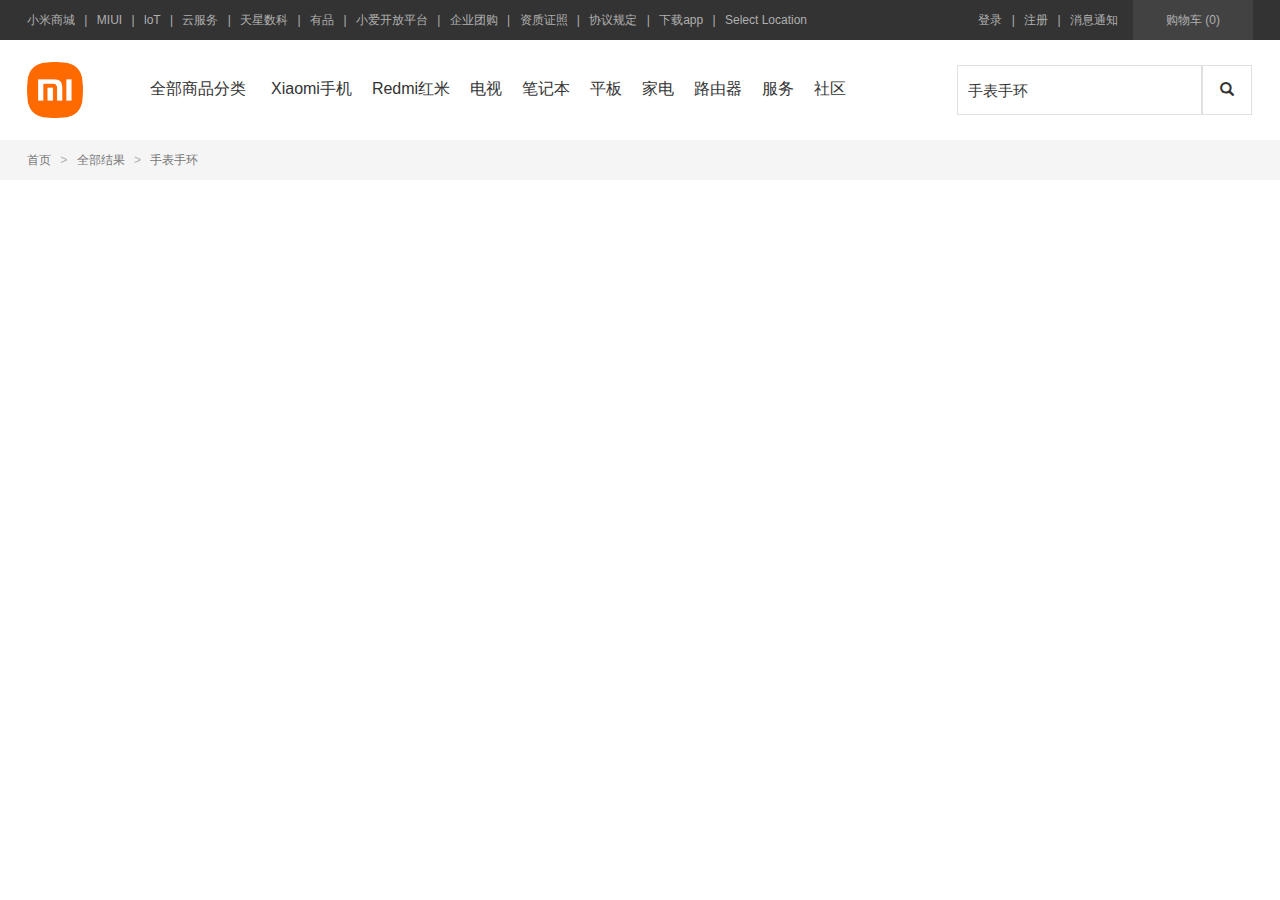
==== hot.html @ fb8f2859 "热门商品界面" ====
<!DOCTYPE html>
<html lang="en">
<head>
    <meta charset="UTF-8">
    <meta http-equiv="X-UA-Compatible" content="IE=edge">
    <meta name="viewport" content="width=device-width, initial-scale=1.0">
    <title>【手表手环及手表手环相关产品】</title>
    <link rel="shot icon" href="./images/mi_log.jpg">
    <!-- Bootstrap -->
    <link rel="stylesheet" href="./bootstrap框架/css/bootstrap.css">

    <!-- 初始化定义 -->
    <link rel="stylesheet" href="./css/initialization.css">
    <!-- 顶部导航栏 -->
    <link rel="stylesheet" href="./css/hot/header.css">
    <link rel="stylesheet" href="./css/hot/main.css">
    <script src="/js/hot.js"></script>

</head>
<body>
    <div>
        <div class="header">
            <div class="site-topbar">
                <div class="container">
                    <div class="topbar-nav">
                        <a href="#">小米商城</a>
                        <span class="sep">|</span>
                        <a href="#">MIUI</a>
                        <span class="sep">|</span>
                        <a href="#">loT</a>
                        <span class="sep">|</span>
                        <a href="#">云服务</a>
                        <span class="sep">|</span>
                        <a href="#">天星数科</a>
                        <span class="sep">|</span>
                        <a href="#">有品</a>
                        <span class="sep">|</span>
                        <a href="#">小爱开放平台</a>
                        <span class="sep">|</span>
                        <a href="#">企业团购</a>
                        <span class="sep">|</span>
                        <a href="#">资质证照</a>
                        <span class="sep">|</span>
                        <a href="#">协议规定</a>
                        <span class="sep">|</span>
                        <a href="#">下载app</a>
                        <span class="sep">|</span>
                        <a href="#">Select Location</a>
                    </div>
                    <div class="topbar-cart">
                        <a href="#" id="shopping_cart_before" class="cart-mini">
                            购物车
                            <span>(0)</span>
                        </a>
                        <div class="cart-menu" id="shopping_cart_after" style="display: none;">
                            <div class="cart-menu_text">购物车中还没有商品，赶紧选购吧！</div>
                        </div>
                    </div>
                    <div class="topbar-info">
                        <a onclick="addClick();">登录</a>
                        <span class="sep">|</span>
                        <a href="#">注册</a>
                        <span class="sep">|</span>
                        <a href="#">消息通知</a>
                    </div>
                </div>
            </div>
            <div class="site-header">
                <div class="container">
                    <div class="header-logo"><img src="./images/mi_log.jpg" alt=""></div>
                    <div class="header-nav">
                        <ul class="nav-list">
                            <li class="nav-category">
                                <a class="link-category" href="#" id="link-cate"><span class="text">全部商品分类</span></a>
                                <div class="site-category" style="z-index: 1;" id="site-c">
                                    <ul class="site-category-list" style="display: none;" id="site-cate">
                                        <li class="category-item">
                                            <a class="title" id="col-1" href="#">手机<span class="glyphicon glyphicon-chevron-right arrow" aria-hidden="true"></span></a>
                                            <div id="list-col-1" class="children-list-col" style="display: none;">
                                                <ul class="children-list-col-1">
                                                    <li>
                                                        <a href="" class="links">
                                                            <img src="./images/左侧列表/1_1_1.jpg" alt="1_1_1" class="themb">
                                                            <span class="text">Xiaomi Civi 1S</span>
                                                        </a>
                                                    </li>
                                                    <li>
                                                        <a href="" class="links">
                                                            <img src="./images/左侧列表/1_1_1.jpg" alt="1_1_1" class="themb">
                                                            <span class="text">Xiaomi Civi 1S</span>
                                                        </a>
                                                    </li>
                                                    <li>
                                                        <a href="" class="links">
                                                            <img src="./images/左侧列表/1_1_1.jpg" alt="1_1_1" class="themb">
                                                            <span class="text">Xiaomi Civi 1S</span>
                                                        </a>
                                                    </li>
                                                    <li>
                                                        <a href="" class="links">
                                                            <img src="./images/左侧列表/1_1_1.jpg" alt="1_1_1" class="themb">
                                                            <span class="text">Xiaomi Civi 1S</span>
                                                        </a>
                                                    </li>
                                                    <li>
                                                        <a href="" class="links">
                                                            <img src="./images/左侧列表/1_1_1.jpg" alt="1_1_1" class="themb">
                                                            <span class="text">Xiaomi Civi 1S</span>
                                                        </a>
                                                    </li>
                                                    <li>
                                                        <a href="" class="links">
                                                            <img src="./images/左侧列表/1_1_1.jpg" alt="1_1_1" class="themb">
                                                            <span class="text">Xiaomi Civi 1S</span>
                                                        </a>
                                                    </li>
                                                </ul>
                                                <ul class="children-list-col-2">
                                                    <li>
                                                        <a href="" class="links">
                                                            <img src="./images/左侧列表/1_1_1.jpg" alt="1_1_1" class="themb">
                                                            <span class="text">Xiaomi Civi 1S</span>
                                                        </a>
                                                    </li>
                                                </ul>
                                                <ul class="children-list-col-3">
                                                    <li>
                                                        <a href="" class="links">
                                                            <img src="./images/左侧列表/1_1_1.jpg" alt="1_1_1" class="themb">
                                                            <span class="text">Xiaomi Civi 1S</span>
                                                        </a>
                                                    </li>
                                                </ul>
                                                <ul class="children-list-col-4">
                                                    <li>
                                                        <a href="" class="links">
                                                            <img src="./images/左侧列表/1_1_1.jpg" alt="1_1_1" class="themb">
                                                            <span class="text">Xiaomi Civi 1S</span>
                                                        </a>
                                                    </li>
                                                </ul>
                                            </div>
                                        </li>
                                        <li class="category-item"><a class="title" href="#">电视<span class="glyphicon glyphicon-chevron-right arrow" aria-hidden="true"></span></a></li>
                                        <li class="category-item"><a class="title" href="#">笔记本 平板<span class="glyphicon glyphicon-chevron-right arrow" aria-hidden="true"></span></a></li>
                                        <li class="category-item"><a class="title" href="#">家电<span class="glyphicon glyphicon-chevron-right arrow" aria-hidden="true"></span></a></li>
                                        <li class="category-item"><a class="title" href="#">出行 穿戴<span class="glyphicon glyphicon-chevron-right arrow" aria-hidden="true"></span></a></li>
                                        <li class="category-item"><a class="title" href="#">智能 路由器<span class="glyphicon glyphicon-chevron-right arrow" aria-hidden="true"></span></a></li>
                                        <li class="category-item"><a class="title" href="#">电源 配件<span class="glyphicon glyphicon-chevron-right arrow" aria-hidden="true"></span></a></li>
                                        <li class="category-item"><a class="title" href="#">健康 儿童<span class="glyphicon glyphicon-chevron-right arrow" aria-hidden="true"></span></a></li>
                                        <li class="category-item"><a class="title" href="#">耳机 音箱<span class="glyphicon glyphicon-chevron-right arrow" aria-hidden="true"></span></a></li>
                                        <li class="category-item"><a class="title" href="#">生活 箱包<span class="glyphicon glyphicon-chevron-right arrow" aria-hidden="true"></span></a></li>
                                    </ul>
                                </div>
                            </li>
                            <li id="nav-item-1" class="nav-item"><a class="link" href="#">Xiaomi手机</a></li>
                            <li id="nav-item-2" class="nav-item"><a class="link" href="#">Redmi红米</a></li>
                            <li class="nav-item"><a class="link" href="#">电视</a></li>
                            <li class="nav-item"><a class="link" href="#">笔记本</a></li>
                            <li class="nav-item"><a class="link" href="#">平板</a></li>
                            <li class="nav-item"><a class="link" href="#">家电</a></li>
                            <li class="nav-item"><a class="link" href="#">路由器</a></li>
                            <li class="nav-item"><a class="link" href="#">服务</a></li>
                            <li class="nav-item"><a class="link" href="#">社区</a></li>
                        </ul>
                    </div>
                    <div class="header-search">
                        <div class="search">
                            <input type="text" class="search_input" placeholder="手表手环">
                            <button type="button" class="search_button" aria-label="Left Align">
                                <span class="glyphicon glyphicon-search" aria-hidden="true"></span>
                            </button>
                        </div>
                    </div>
                </div>
                <div id="header-nav-menu_1" class="header-nav-menu" style="display: none;">
                    <div class="container">
                        <ul class="children-list clearfix">
                            <li>
                                <a href="#">
                                    <div class="figure-thumb">
                                        <img src="./images/1.jpg" alt="">
                                    </div>
                                    <div class="figure_title"> Xiaomi Civi 1s</div>
                                    <p class="price">2299元起</p>
                                </a>
                            </li>
                            <li>
                                <a href="#">
                                    <div class="figure-thumb">
                                        <img src="./images/1.jpg" alt="">
                                    </div>
                                    <div class="figure_title"> Xiaomi Civi 1s</div>
                                    <p class="price">2299元起</p>
                                </a>
                            </li>
                            <li>
                                <a href="#">
                                    <div class="figure-thumb">
                                        <img src="./images/1.jpg" alt="">
                                    </div>
                                    <div class="figure_title"> Xiaomi Civi 1s</div>
                                    <p class="price">2299元起</p>
                                </a>
                            </li>
                            <li>
                                <a href="#">
                                    <div class="figure-thumb">
                                        <img src="./images/1.jpg" alt="">
                                    </div>
                                    <div class="figure_title"> Xiaomi Civi 1s</div>
                                    <p class="price">2299元起</p>
                                </a>
                            </li>
                            <li>
                                <a href="#">
                                    <div class="figure-thumb">
                                        <img src="./images/1.jpg" alt="">
                                    </div>
                                    <div class="figure_title"> Xiaomi Civi 1s</div>
                                    <p class="price">2299元起</p>
                                </a>
                            </li>
                            <li>
                                <a href="#">
                                    <div class="figure-thumb">
                                        <img src="./images/1.jpg" alt="">
                                    </div>
                                    <div class="figure_title"> Xiaomi Civi 1s</div>
                                    <p class="price">2299元起</p>
                                </a>
                            </li>
                        </ul>
                    </div>
                </div>
                <div id="header-nav-menu_2" class="header-nav-menu" style="display: none;">
                    <div class="container">
                        <ul class="children-list clearfix">
                            <li>
                                <a href="#">
                                    <div class="figure-thumb">
                                        <img src="./images/2.jpg" alt="">
                                    </div>
                                    <div class="figure_title">Redmi 10A</div>
                                    <p class="price">699元起</p>
                                </a>
                            </li>
                            <li>
                                <a href="#">
                                    <div class="figure-thumb">
                                        <img src="./images/2.jpg" alt="">
                                    </div>
                                    <div class="figure_title">Redmi 10A</div>
                                    <p class="price">699元起</p>
                                </a>
                            </li>
                            <li>
                                <a href="#">
                                    <div class="figure-thumb">
                                        <img src="./images/2.jpg" alt="">
                                    </div>
                                    <div class="figure_title">Redmi 10A</div>
                                    <p class="price">699元起</p>
                                </a>
                            </li>
                            <li>
                                <a href="#">
                                    <div class="figure-thumb">
                                        <img src="./images/2.jpg" alt="">
                                    </div>
                                    <div class="figure_title">Redmi 10A</div>
                                    <p class="price">699元起</p>
                                </a>
                            </li>
                            <li>
                                <a href="#">
                                    <div class="figure-thumb">
                                        <img src="./images/2.jpg" alt="">
                                    </div>
                                    <div class="figure_title">Redmi 10A</div>
                                    <p class="price">699元起</p>
                                </a>
                            </li>
                            <li>
                                <a href="#">
                                    <div class="figure-thumb">
                                        <img src="./images/2.jpg" alt="">
                                    </div>
                                    <div class="figure_title">Redmi 10A</div>
                                    <p class="price">699元起</p>
                                </a>
                            </li>
                        </ul>
                    </div>
                </div>
            </div>
        </div>
    </div>


    <div class="container-main" style="z-index: 2;">
        <div class="breadcrumbs">
            <div class="container">
                <a href="./index.html">首页</a>
                <span class="sep">></span>
                <a href="./hot.html">全部结果</a>
                <span class="sep">></span>
                <span>手表手环</span>
            </div>
        </div>
    </div>

</body>
</html>
---- css/initialization.css ----
/* 初始化定义 */

*{
    margin: 0px;
    padding: 0px;
}

body{
    color: #333;
    background-color: #fff;
    min-width: 1226px;
}

.container{
    padding: 0px;
}

a:link{
    text-decoration: none;
}

img{
    border: 0px;
}
---- css/hot/header.css ----
/* 顶部导航条 */

.site-topbar{
    position: relative;
    height: 40px;
    font-size: 12px;
    color: #b0b0b0;
    background: #333;
}

.container{
    width: 1226px;
    margin-right: auto;
    margin-left: auto;
}

.topbar-nav{
    float: left;
    height: 40px;
    line-height: 40px;
}

.site-topbar a{
    color: #b0b0b0;
    line-height: 40px;
    display: inline-block;
}

.site-topbar a:hover{
    color: #fff;
}

.topbar-cart{
    position: relative;
    float: right;
    width: 120px;
    height: 40px;
    margin-left: 15px;
    font-size: 12px;
}

.cart-mini{
    position: relative;
    display: block;
    height: 40px;
    line-height: 40px;
    text-align: center;
    color: #b0b0b0;
    background-color: #424242;
    width: 100%;
}

.cart-mini:hover{
    background-color: #fff;
    color: #ff7f00 !important;
}

.topbar-info{
    position: relative;
    float: right;
    height: 40px;
    line-height: 40px;
}

.sep{
    margin: 0 .3em;
    color: #424242;
}

.site-header{
    position: relative;
    height: 100px;
}

.header-logo{
    float: left;
    width: 62px;
    margin-top: 22px;
}

.header-logo>img{
    position: relative;
    display: block;
    width: 56px;
    height: 56px;
    overflow: hidden;
}

.header-nav{
    float: left;
    width: 850px;
}

.nav-list{
    position: relative;
    float: left;
    width: 1100px;
    height: 88px;
    margin: 0px;
    padding: 12px 0px 0px 30px;
    list-style-type: none;
    font-size: 16px;
}

.nav-category{
    position: relative;
    float: left;
    padding-right: 15px;
}

.nav-item{
    float: left;
}

.link-category{
    display: block;
    padding: 26px 0 38px;
    text-align: right;
    color: #333;
    width: 127px;
    height: 88px;
}

.link{
    display: block;
    padding: 26px 10px 38px;
    color: #333;
    height: 88px;
}

.link:hover{
    color: #ff7f00;
}

.header-search{
    float: right;
    width: 296px;
    margin-top: 25px;
}

.search{
    position: relative;
    width: 296px;
    height: 50px;
}

.search>input{
    width: 245px;
    height: 100%;
    border: 1px solid #e0e0e0;
    outline: none;
    font-size: 15px;
    padding-left: 10px;
}

.search>input::placeholder{
    color: #333;
}

.search_button{
    position: absolute;
    width: 50px;
    height: 100%;
    border: 1px solid #e0e0e0;
    background: #fff;
}

.site-category{
    position: absolute;
    top: 88px;
    left: -92px;
    width: 234px;
    height: 460px;
    font-size: 14px;
    z-index: 3;
    display: block;
}

.site-category-list{
    list-style: none;
    height: 460px;
    border: 0px;
    color: #fff;
    /* background: rgb(135, 135, 135); */
    background-color: #fff;
    margin: 0px;
    padding: 20px 0px;
    border: 1px solid #ff7f00;
}

.category-item:hover{
    background-color: #ff7f00;
}

.title{
    position: relative;
    display: block;
    padding-left: 30px;
    height: 42px;
    line-height: 42px;
    color: #000;
}

/* .title:visited{
    color: #fff;
} */

.title:hover{
    color: #fff;
}

a:hover{
    text-decoration: none;    
}

.arrow{
    position: absolute;
    top: 13px;
    right: 20px;
}

.cart-menu{
    position: absolute;
    z-index: 4;
    right: 0px;
    top: 40px;
    width: 316px;
    height: 100px;
    color: #424242;
    background-color: #fff;
    box-shadow: 0px 2px 10px rgb(0, 0, 0,15%);
}

.cart-menu_text{
    padding: 20px 0px 20px;
    margin: 0 20px 20px ;
    text-align: center;
}


.header-nav-menu{
    height: 229px;
    position: absolute;
    top: 100px;
    left: 0px;
    z-index: 10;
    width: 100%;
    border-top: 1px solid #e0e0e0;
    background-color: #fff;
    overflow: hidden;
    box-shadow: 0 3px 4px rgb(0, 0, 0,18%);
}

.children-list-col{
    width: 992px;
    position: absolute;
    left: 234px;
    top: 0px;
    z-index: 5;
    height: 460px;
    border: 1px solid #e0e0e0;
    border-left: 0px;
    background: #fff;
    box-shadow: 0px 8px 16px rgb(0, 0, 0,18%);
}

.links{
    display: block;
    padding: 18px 20px;
    line-height: 40px;
    color: #333;
    transition: color .2s;
}

.themb{
    width: 40px;
    height: 40px;
    float: left;
    margin-right: 12px;
    vertical-align: middle;
}

.text{

    width: 172px;

    white-space: nowrap;
    text-overflow: ellipsis;
    overflow: hidden;
}

.children-list-col-1{
    width: 248px;
    float: left;
    height: 458px;
    margin: 0px;
    padding: 2px 0px;
    list-style-type: none;
}

.children-list-col li{
    position: relative;
    float: left;
    width: 265px;
    height: 76px;
}

.children-list-col-2{
    width: 248px;
    float: left;
    height: 458px;
    margin: 0px;
    padding: 2px 0px;
    list-style-type: none;
}
.children-list-col-3{
    width: 248px;
    float: left;
    height: 458px;
    margin: 0px;
    padding: 2px 0px;
    list-style-type: none;
}
.children-list-col-4{
    width: 247px;
    float: left;
    height: 458px;
    margin: 0px;
    padding: 2px 0px;
    list-style-type: none;
}


.children-list{
    margin: 0px;
    padding: 0px;
    list-style-type: none;
    font-size: 12px;
}

.clearfix::before{
    content: " ";
    display: table;
}

.children-list li{
    position: relative;
    float: left;
    width: 204px;
    padding: 35px 12px 0px;
    text-align: center;
}

.children-list li::before{
    position: absolute;
    left: 0;
    top: 35px;
    z-index: 1;
    width: 1px;
    height: 100px;
    content: "";
    background-color: #e0e0e0;
}

.figure-thumb{
    width: 160px;
    height: 110px;
    margin: 0 auto 16px;
    text-align: center;
}

.figure-thumb img{
    width: 160px;
    height: 110px;
}

.figure_title{
    color: #333;
    margin: 0px;
    line-height: 20px;
}
---- css/hot/main.css ----
a{
    color: #757575;
}

a:hover{
    color: #757575;
}

.container-main{
    position: relative;
}

.breadcrumbs{
    height: 40px;
    font-size: 12px;
    line-height: 40px;
    background: #f5f5f5;
    color: #757575;
}

.breadcrumbs a:hover{
    color: #ff6600;
}

.sep{
    margin: 0 .5em;
    color: #b0b0b0;
}
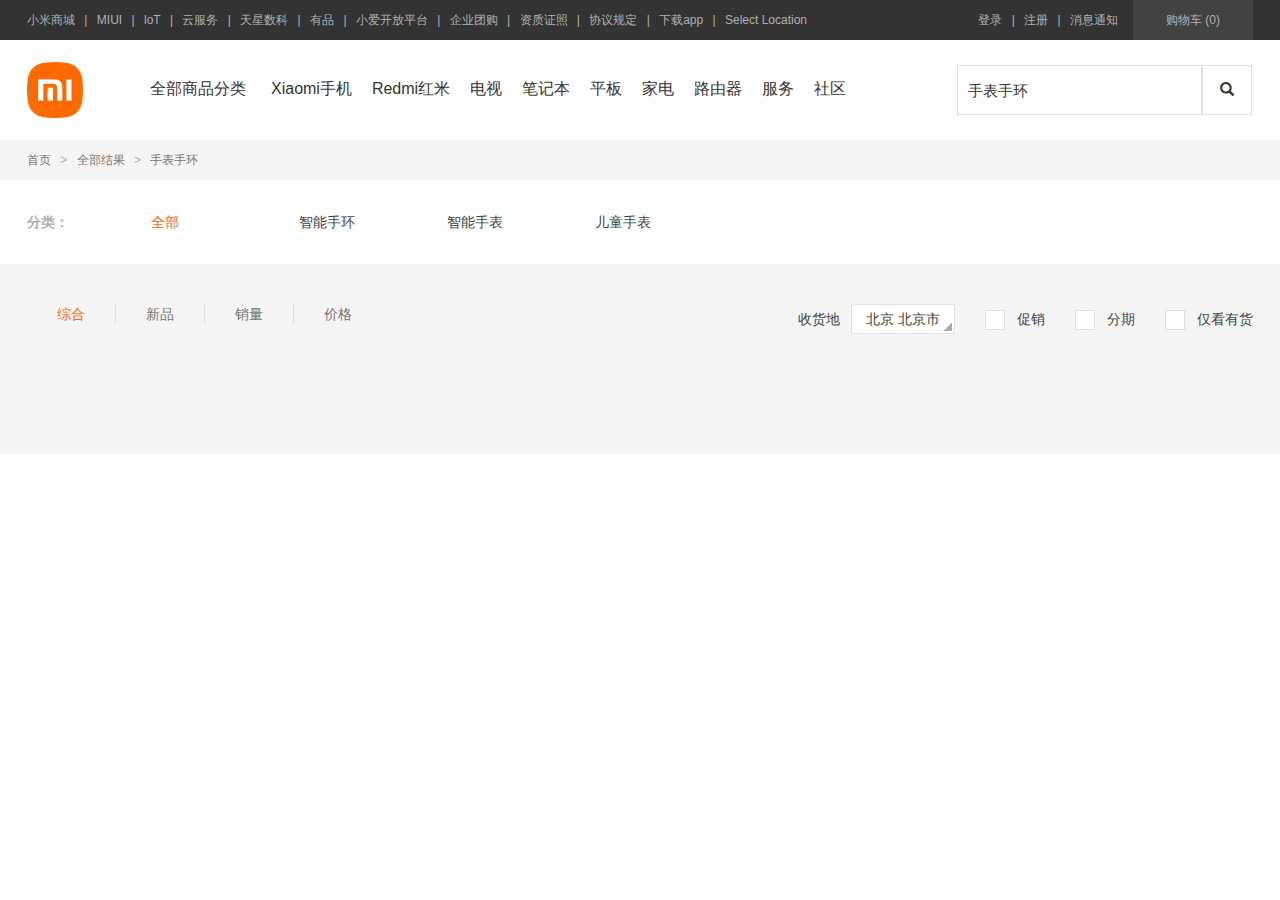
==== commit 8588945b: "多项选择栏" ====
--- a/hot.html
+++ b/hot.html
@@ -297,16 +297,89 @@
         </div>
     </div>
 
-
-    <div class="container-main" style="z-index: 2;">
-        <div class="breadcrumbs">
-            <div class="container">
-                <a href="./index.html">首页</a>
-                <span class="sep">></span>
-                <a href="./hot.html">全部结果</a>
-                <span class="sep">></span>
-                <span>手表手环</span>
+    <div class="page-main">
+        <div class="container" style="width: 100%;">
+            <div class="search-container">
+                <div class="container-main" style="z-index: 2;">
+                    <div class="breadcrumbs">
+                        <div class="container">
+                            <a href="./index.html">首页</a>
+                            <span class="sep">></span>
+                            <a href="./hot.html">全部结果</a>
+                            <span class="sep">></span>
+                            <span>手表手环</span>
+                        </div>
+                    </div>
+                    <div class="search-filter">
+                        <div class="filter-wrap">
+                            <div class="filter-list">
+                                <ul class="show-less">
+                                    <span class="label">分类：</span>
+                                    <li class="active"><a href="">
+                                        全部
+                                    </a></li>
+                                    <li><a href="">
+                                        智能手环
+                                    </a></li>
+                                    <li><a href="">
+                                        智能手表
+                                    </a></li>
+                                    <li><a href="">
+                                        儿童手表
+                                    </a></li>
+                                </ul>
+                            </div>
+                        </div>
+                    </div>
+                    <div class="search-result">
+                        <div class="result-order">
+                            <div class="order-list-box">
+                                <ul class="order-list">
+                                    <li class="order-item active"><a href="">综合</a></li>
+                                    <li class="order-item"><a href="">新品</a></li>
+                                    <li class="order-item"><a href="">销量</a></li>
+                                    <li class="order-item"><a href="">价格</a></li>
+                                </ul>
+                                <ul class="type-list">
+                                    <li>
+                                        <div class="address-choose">
+                                            <span class="labele">收货地</span>
+                                            <a href="">
+                                                <span class="address-show">北京 北京市</span>
+                                            </a>
+                                        </div>
+                                    </li>
+                                    <li>
+                                        <a href="javascript: void(0);" onclick="addClick()">
+                                            <span class="checkbox-c" id="check-span">
+                                                <div class="iconfont" id="icon">√</div>
+                                            </span>
+                                            促销
+                                        </a>
+                                    </li>
+                                    <li>
+                                        <a href="javascript: void(0);" onclick="addClick_1()" >
+                                            <span class="checkbox-c" id="check-span_1">
+                                                <div class="iconfont" id="icon_1">√</div>
+                                            </span>
+                                            分期
+                                        </a>
+                                    </li>
+                                    <li>
+                                        <a href="javascript: void(0)" onclick="addClick_2()">
+                                            <span class="checkbox-c" id="check-span_2">
+                                                <div class="iconfont" id="icon_2">√</div>
+                                            </span>
+                                            仅看有货
+                                        </a>
+                                    </li>
+                                </ul>
+                            </div>
+                        </div>
+                    </div>
+                </div>
             </div>
+
         </div>
     </div>
 
--- a/css/hot/main.css
+++ b/css/hot/main.css
@@ -1,3 +1,7 @@
+.page-main li{
+    list-style: none;
+}
+
 a{
     color: #757575;
 }
@@ -5,6 +9,12 @@
 a:hover{
     color: #757575;
 }
+
+.page-main{
+    padding: 0%;
+    background-color: #f5f5f5;
+}
+
 
 .container-main{
     position: relative;
@@ -25,4 +35,186 @@
 .sep{
     margin: 0 .5em;
     color: #b0b0b0;
+}
+
+.search-filter{
+    background-color: #fff;
+}
+
+.filter-wrap{
+    margin: auto;
+    width: 1226px;
+    padding: 18px 0;
+}
+
+.filter-list{
+    position: relative;
+}
+
+.show-less{
+    height: 48px;
+    position: relative;
+    overflow: hidden;
+    padding: 0 60px 0 124px;
+    margin: 0;
+    list-style: none;
+    font-size: 0;
+}
+
+.show-less .label{
+    top: 0;
+    left: 0;
+    color: #b0b0b0;
+    position: absolute;
+    height: 48px;
+    line-height: 20px;
+    padding: 14px 0;
+    font-size: 14px;
+}
+
+.show-less li{
+    display: inline-block;
+    text-overflow: ellipsis;
+    overflow: hidden;
+    color: #424242;
+    font-size: 14px;
+    width: 148px;
+    padding: 14px 0;
+    height: 48px;
+    line-height: 20px;
+}
+
+.show-less li a:hover{
+    color: #ff6600;
+}
+
+.show-less li a{
+    display: inline-block;
+    text-overflow: ellipsis;
+    overflow: hidden;
+    color: #424242;
+    font-size: 14px;
+    width: 148px;
+}
+
+.active a{
+    color: #ff6600 !important;
+}
+
+.search-result{
+    padding: 20px 0 100px;
+}
+
+.result-order{
+    position: relative;
+    margin: 0 auto;
+    width: 1226px;
+}
+
+.order-list-box{
+    position: relative;
+    height: 30px;
+    margin: 20px 0;
+}
+
+.order-list{
+    float: left;
+    height: 30px;
+    line-height: 30px;
+}
+
+.order-list li:first-child{
+    border-left: none;
+}
+
+.order-list li{
+    float: left;
+    padding: 0 30px;
+    line-height: 20px;
+    border-left: 1px solid #e0e0e0;
+}
+
+.order-item a:hover{
+    color: #ff6600;
+}
+
+.type-list{
+    float: right;
+    height: 30px;
+    line-height: 30px;
+}
+
+.type-list li{
+    float: left;
+    margin-left: 30px ;
+}
+
+.type-list a{
+    color: #424242;
+}
+
+.type-list a:hover{
+    color: #ff6600;
+}
+
+.address-choose{
+    color: #424242;
+}
+
+.labele{
+    display: inline-block;
+    margin-right: 8px;
+    height: 30px;
+}
+
+.address-show{
+    position: relative;
+    display: inline-block;
+    background: #fff;
+    border: 1px solid #e3e3e3;
+    height: 30px;
+    line-height: 14px;
+    padding: 7px 14px;
+    cursor: pointer;
+}
+
+.address-show::after{
+    width: 0;
+    height: 0;
+    overflow: hidden;
+    font-size: 0;
+    line-height: 0;
+    border-width: 6px;
+    border-style: dashed dashed dashed solid;
+    border-color: rgba(0,0,0,0) rgba(0,0,0,0) rgba(0,0,0,0) #a9a9a9;
+    position: absolute;
+    -webkit-transform: rotate(45deg);
+    -ms-transform: rotate(45deg);
+    transform: rotate(45deg);
+    right: -4px;
+    bottom: -4px;
+    content: " ";
+}
+
+.checkbox-c{
+    display: inline-block;
+    width: 20px;
+    height: 20px;
+    margin-right: 8px;
+    border: 1px solid #e0e0e0;
+    background-color: #fff;
+    vertical-align: -2px;
+    font-size: 16px;
+    line-height: 20px;
+    text-align: center;
+}
+
+.checkbox-checked{
+    background-color: #ff6700;
+    border-color: #ff6700;
+    color: #fff;
+}
+
+.iconfont{
+    visibility: hidden;
 }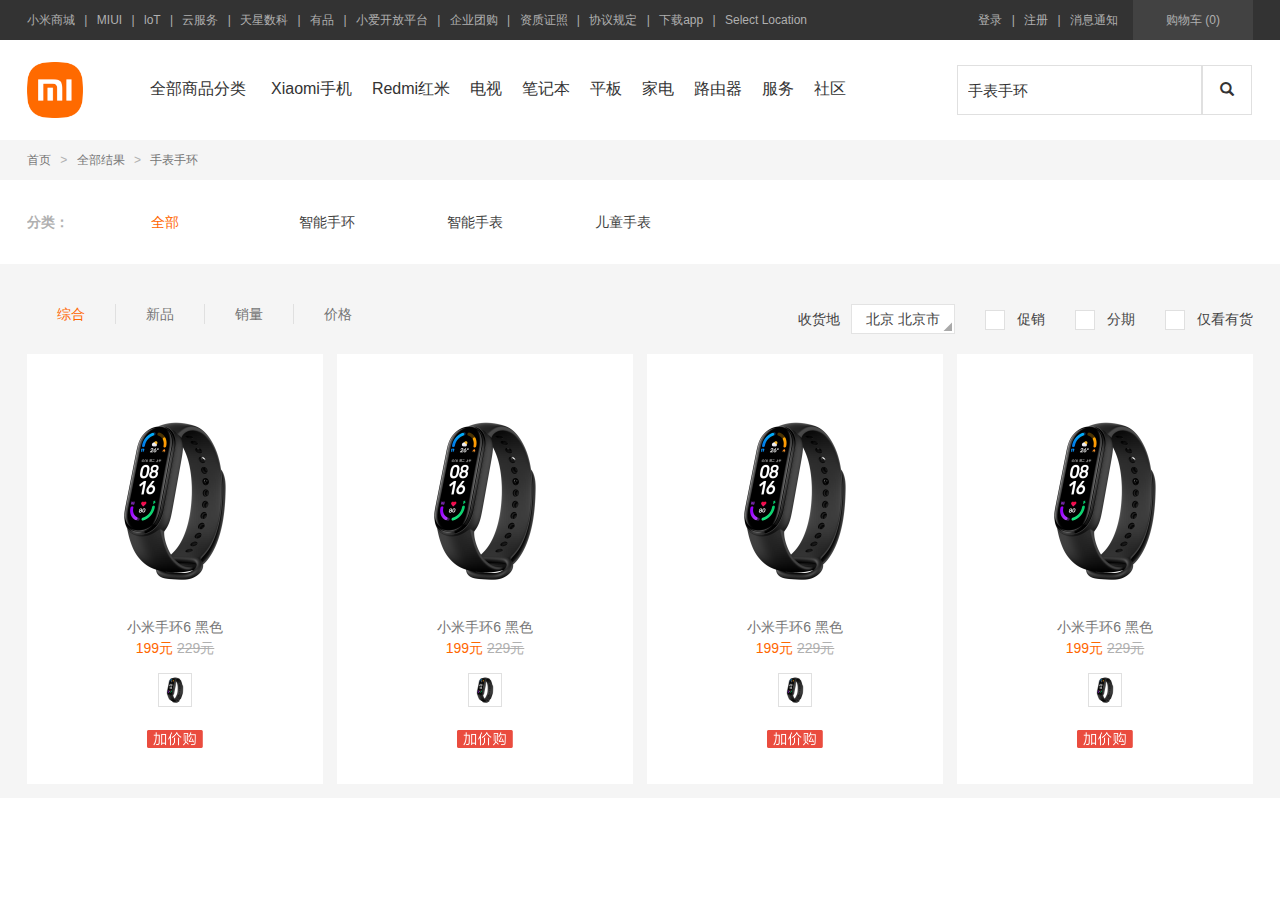
==== commit 70afdd10: "手表手环界面展示卡片" ====
--- a/hot.html
+++ b/hot.html
@@ -57,7 +57,7 @@
                         </div>
                     </div>
                     <div class="topbar-info">
-                        <a onclick="addClick();">登录</a>
+                        <a>登录</a>
                         <span class="sep">|</span>
                         <a href="#">注册</a>
                         <span class="sep">|</span>
@@ -350,7 +350,7 @@
                                         </div>
                                     </li>
                                     <li>
-                                        <a href="javascript: void(0);" onclick="addClick()">
+                                        <a href="javascript: void(0);" onclick="addClick_1()">
                                             <span class="checkbox-c" id="check-span">
                                                 <div class="iconfont" id="icon">√</div>
                                             </span>
@@ -358,7 +358,7 @@
                                         </a>
                                     </li>
                                     <li>
-                                        <a href="javascript: void(0);" onclick="addClick_1()" >
+                                        <a href="javascript: void(0);" onclick="addClick_2()" >
                                             <span class="checkbox-c" id="check-span_1">
                                                 <div class="iconfont" id="icon_1">√</div>
                                             </span>
@@ -366,7 +366,7 @@
                                         </a>
                                     </li>
                                     <li>
-                                        <a href="javascript: void(0)" onclick="addClick_2()">
+                                        <a href="javascript: void(0)" onclick="addClick_3()">
                                             <span class="checkbox-c" id="check-span_2">
                                                 <div class="iconfont" id="icon_2">√</div>
                                             </span>
@@ -374,6 +374,98 @@
                                         </a>
                                     </li>
                                 </ul>
+                            </div>
+                            <div class="good-list-box">
+                                <div class="good-list clearfix_c">
+                                    <div class="goods-item">
+                                        <a href="">
+                                            <div class="figure-img">
+                                                <img src="./images/more-wear/2-1.jpg" alt="">
+                                            </div>
+                                            <h2 class="title_t">小米手环6 黑色</h2>
+                                            <p class="price">
+                                                <span>199元</span>
+                                                <del>229元</del>
+                                            </p>
+                                            <div class="thumbs">
+                                                <ul class="thumbs-list">
+                                                    <li class="active">
+                                                        <img src="./images/more-wear/2-1.jpg" alt="">
+                                                    </li>
+                                                </ul>
+                                            </div>
+                                            <div class="flags">
+                                                <img src="./images/more-wear/add.jpg" alt="">
+                                            </div>
+                                        </a>
+                                    </div>
+                                    <div class="goods-item">
+                                        <a href="">
+                                            <div class="figure-img">
+                                                <img src="./images/more-wear/2-1.jpg" alt="">
+                                            </div>
+                                            <h2 class="title_t">小米手环6 黑色</h2>
+                                            <p class="price">
+                                                <span>199元</span>
+                                                <del>229元</del>
+                                            </p>
+                                            <div class="thumbs">
+                                                <ul class="thumbs-list">
+                                                    <li class="active">
+                                                        <img src="./images/more-wear/2-1.jpg" alt="">
+                                                    </li>
+                                                </ul>
+                                            </div>
+                                            <div class="flags">
+                                                <img src="./images/more-wear/add.jpg" alt="">
+                                            </div>
+                                        </a>
+                                    </div>
+                                    <div class="goods-item">
+                                        <a href="">
+                                            <div class="figure-img">
+                                                <img src="./images/more-wear/2-1.jpg" alt="">
+                                            </div>
+                                            <h2 class="title_t">小米手环6 黑色</h2>
+                                            <p class="price">
+                                                <span>199元</span>
+                                                <del>229元</del>
+                                            </p>
+                                            <div class="thumbs">
+                                                <ul class="thumbs-list">
+                                                    <li class="active">
+                                                        <img src="./images/more-wear/2-1.jpg" alt="">
+                                                    </li>
+                                                </ul>
+                                            </div>
+                                            <div class="flags">
+                                                <img src="./images/more-wear/add.jpg" alt="">
+                                            </div>
+                                        </a>
+                                    </div>
+                                    <div class="goods-item">
+                                        <a href="">
+                                            <div class="figure-img">
+                                                <img src="./images/more-wear/2-1.jpg" alt="">
+                                            </div>
+                                            <h2 class="title_t">小米手环6 黑色</h2>
+                                            <p class="price">
+                                                <span>199元</span>
+                                                <del>229元</del>
+                                            </p>
+                                            <div class="thumbs">
+                                                <ul class="thumbs-list">
+                                                    <li class="active">
+                                                        <img src="./images/more-wear/2-1.jpg" alt="">
+                                                    </li>
+                                                </ul>
+                                            </div>
+                                            <div class="flags">
+                                                <img src="./images/more-wear/add.jpg" alt="">
+                                            </div>
+                                        </a>
+                                    </div>
+                                </div>
                             </div>
                         </div>
                     </div>
--- a/css/hot/main.css
+++ b/css/hot/main.css
@@ -217,4 +217,118 @@
 
 .iconfont{
     visibility: hidden;
+}
+
+.good-list-box{
+    width: 1226px;
+}
+
+.good-list{
+    width: 1240px;
+    margin: 0px;
+}
+
+.clearfix_c::before{
+    content: " ";
+    display: table;
+}
+
+.clearfix_c::after{
+    content: " ";
+    display: table;
+}
+
+.goods-item{
+    position: relative;
+    float: left;
+    width: 296px;
+    height: 430px;
+    margin-right: 14px;
+    margin-bottom: 14px;
+    text-align: center;
+    background-color: #fff;
+}
+
+.goods-item>a{
+    display: block;
+    padding-top: 47px;
+    box-sizing: border-box;
+    height: 100%;
+}
+
+.figure-img{
+    width: 200px;
+    height: 200px;
+    margin: 0 auto 16px;
+}
+
+.figure-img img{
+    width: 200px;
+    height: 200px;
+}
+
+.title_t{
+    margin: 0 auto;
+    width: 230px;
+    height: 21px;
+    line-height: 21px;
+    font-size: 14px;
+    font-weight: 400;
+    text-overflow: ellipsis;
+    white-space: nowrap;
+    overflow: hidden;
+}
+
+.price{
+    margin: 0 0 15px;
+    color: #ff6700;
+}
+
+.price del{
+    color: #b0b0b0;
+}
+
+.thumbs{
+    width: 100%;
+    height: 37px;
+    overflow: hidden;
+}
+
+.thumbs-list{
+    margin: 0;
+    padding: 0;
+    font-size: 0;
+}
+
+li.active:hover{
+    border-color: #ff6700;
+}
+
+.thumbs-list li{
+    display: inline-block;
+    width: 34px;
+    height: 34px;
+    margin: 0 4px;
+    border: 1px solid #e0e0e0;
+}
+
+.thumbs-list img{
+    width: 32px;
+    height: 32px;
+}
+
+.flags{
+    position: absolute;
+    overflow: hidden;
+    left: 0;
+    bottom: 36px;
+    z-index: 1;
+    width: 100%;
+    font-size: 0;
+    max-height: 18px;
+    text-align: center;
+}
+
+.flags img{
+    height: 18px;
 }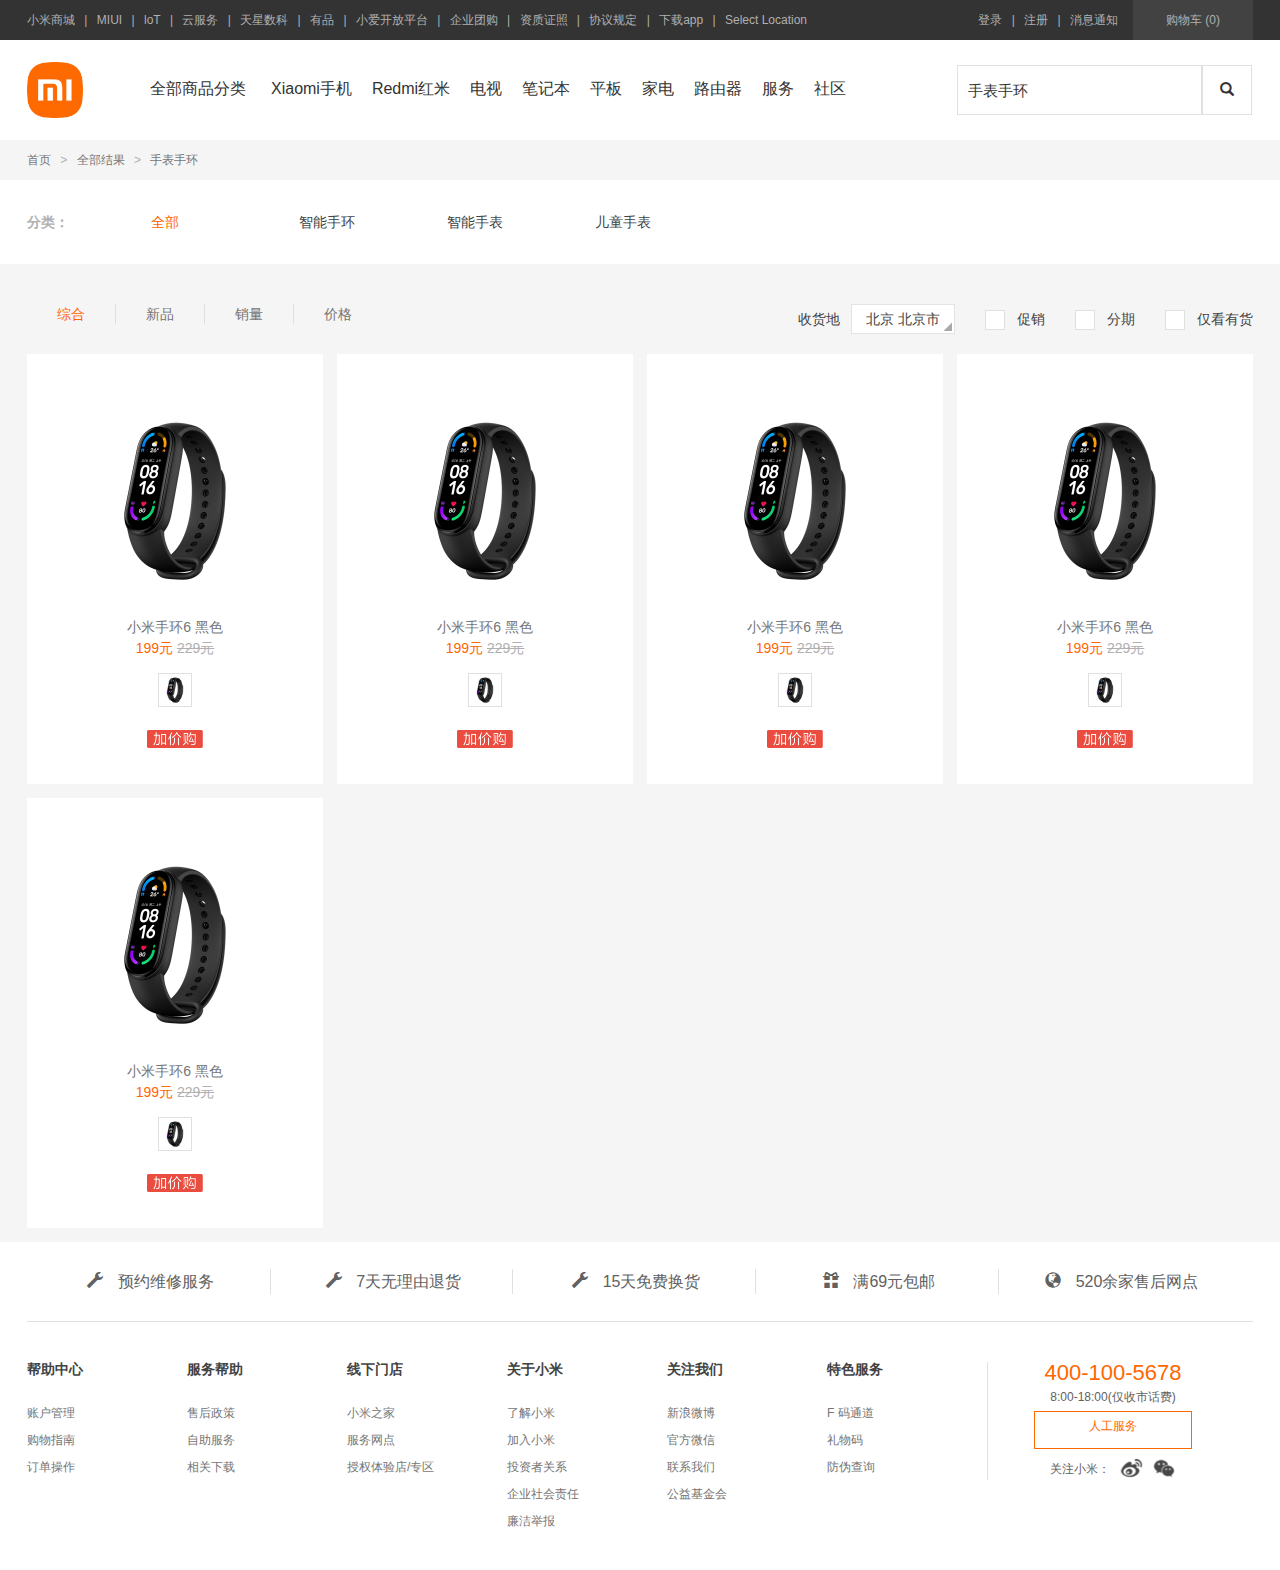
==== commit 268a6f7c: "热门样式界面底部完善" ====
--- a/hot.html
+++ b/hot.html
@@ -14,6 +14,7 @@
     <!-- 顶部导航栏 -->
     <link rel="stylesheet" href="./css/hot/header.css">
     <link rel="stylesheet" href="./css/hot/main.css">
+    <link rel="stylesheet" href="./css/bottom_information.css">
     <script src="/js/hot.js"></script>
 
 </head>
@@ -465,6 +466,28 @@
                                             </div>
                                         </a>
                                     </div>
+                                    <div class="goods-item">
+                                        <a href="">
+                                            <div class="figure-img">
+                                                <img src="./images/more-wear/2-1.jpg" alt="">
+                                            </div>
+                                            <h2 class="title_t">小米手环6 黑色</h2>
+                                            <p class="price">
+                                                <span>199元</span>
+                                                <del>229元</del>
+                                            </p>
+                                            <div class="thumbs">
+                                                <ul class="thumbs-list">
+                                                    <li class="active">
+                                                        <img src="./images/more-wear/2-1.jpg" alt="">
+                                                    </li>
+                                                </ul>
+                                            </div>
+                                            <div class="flags">
+                                                <img src="./images/more-wear/add.jpg" alt="">
+                                            </div>
+                                        </a>
+                                    </div>
                                 </div>
                             </div>
                         </div>
@@ -475,5 +498,96 @@
         </div>
     </div>
 
+    <div class="bottom_information_box">
+        <div class="bottom_info">
+            <div class="container">
+                <div class="footer-service">
+                    <ul class="list-service">
+                        <li>
+                            <a href="">
+                                <span class="glyphicon glyphicon-wrench" aria-hidden="true"></span>
+                                预约维修服务
+                            </a>
+                        </li>
+                        <li>
+                            <a href="">
+                                <span class="glyphicon glyphicon-wrench" aria-hidden="true"></span>
+                                7天无理由退货
+                            </a>
+                        </li>
+                        <li>
+                            <a href="">
+                                <span class="glyphicon glyphicon-wrench" aria-hidden="true"></span>
+                                15天免费换货
+                            </a>
+                        </li>
+                        <li>
+                            <a href="">
+                                <span class="glyphicon glyphicon-gift" aria-hidden="true"></span>
+                                满69元包邮
+                            </a>
+                        </li>
+                        <li>
+                            <a href="">
+                                <span class="glyphicon glyphicon-globe" aria-hidden="true"></span>
+                                520余家售后网点
+                            </a>
+                        </li>
+                    </ul>
+                </div>
+                <div class="footer-links">
+                    <dl class="col-links col-links-first">
+                        <dt>帮助中心</dt>
+                        <dd>账户管理</dd>
+                        <dd>购物指南</dd>
+                        <dd>订单操作</dd>
+                    </dl>
+                    <dl class="col-links">
+                        <dt>服务帮助</dt>
+                        <dd>售后政策</dd>
+                        <dd>自助服务</dd>
+                        <dd>相关下载</dd>
+                    </dl>
+                    <dl class="col-links">
+                        <dt>线下门店</dt>
+                        <dd>小米之家</dd>
+                        <dd>服务网点</dd>
+                        <dd>授权体验店/专区</dd>
+                    </dl>
+                    <dl class="col-links">
+                        <dt>关于小米</dt>
+                        <dd>了解小米</dd>
+                        <dd>加入小米</dd>
+                        <dd>投资者关系</dd>
+                        <dd>企业社会责任</dd>
+                        <dd>廉洁举报</dd>
+                    </dl>
+                    <dl class="col-links">
+                        <dt>关注我们</dt>
+                        <dd>新浪微博</dd>
+                        <dd>官方微信</dd>
+                        <dd>联系我们</dd>
+                        <dd>公益基金会</dd>
+                    </dl>
+                    <dl class="col-links">
+                        <dt>特色服务</dt>
+                        <dd>F 码通道</dd>
+                        <dd>礼物码</dd>
+                        <dd>防伪查询</dd>
+                    </dl>
+                    <div class="col-contact">
+                        <p class="phone">400-100-5678</p>
+                        <p>8:00-18:00(仅收市话费)</p>
+                        <a href="#" class="btn-line-primary">人工服务</a>
+                        <div class="follow">
+                            关注小米：
+                            <a class="wb"></a>
+                            <a class="wx"></a>
+                        </div>
+                    </div>
+                </div>
+            </div>
+        </div>
+    </div>
 </body>
 </html>--- a/css/bottom_information.css
+++ b/css/bottom_information.css
@@ -0,0 +1,123 @@
+/* 底部信息 */
+
+.footer-service{
+    padding: 27px 0px;
+    border-bottom: 1px solid #e0e0e0;
+}
+
+.list-service{
+    margin: 0px;
+    padding: 0px;
+    list-style-type: none;
+    height: 25px;
+}
+
+.list-service li{
+    float: left;
+    width: 19.8%;
+    height: 25px;
+    font-size: 16px;
+    line-height: 25px;
+    text-align: center;
+    border-left: 1px solid #e0e0e0;
+}
+
+.list-service li:first-child{
+    border-left: 0px;
+}
+
+.list-service a{
+    color: #616161;
+}
+
+.list-service a span{
+    margin-right: 6px;
+    width: 24px;
+    height: 24px;
+}
+
+.footer-links{
+    padding: 40px 0px;
+    display: table;
+}
+
+.col-links{
+    float: left;
+    width: 160px;
+    margin: 0px;
+}
+
+.col-links dt{
+    margin: -1px 0 26px;
+    font-size: 14px;
+    line-height: 1.25;
+    color: #424242 !important;
+}
+
+.col-links dd{
+    margin: 10px 0 0;
+    font-size: 12px;
+    color: #757575;
+}
+
+.col-contact{
+    float: right;
+    width: 251px;
+    border-left: 1px solid #e0e0e0;
+    text-align: center;
+    color: #616161;
+}
+
+.phone{
+    font-size: 22px !important;
+    line-height: 1;
+    color: #ff6700;
+    margin: 0px 0px 5px 0px;
+}
+
+.col-contact p{
+    margin: 0 0 5px 0;
+    font-size: 12px;
+}
+
+.btn-line-primary{
+    border-color: #ff6700 !important;
+    background: #fff;
+    color: #ff6700;
+    width: 118px;
+    height: 28px;
+    font-size: 12px;
+    line-height: 28px;
+    display: inline-block;
+    width: 158px;
+    height: 38px;
+    padding: 0;
+    margin: 0;
+    border: 1px solid #b0b0b0;
+    text-align: center;
+}
+
+.follow {
+    font-size: 12px;
+    margin-top: 10px;
+    position: relative;
+}
+
+.follow a{
+    width: 24px;
+    height: 24px;
+    display: inline-block;
+    vertical-align: middle;
+    margin-left: 6px;
+    margin-top: -3px;
+}
+
+.wb{
+    background: url(../images/wb.png);
+    background-size: cover;
+}
+
+.wx{
+    background: url(../images/wx.png);
+    background-size: cover;
+}